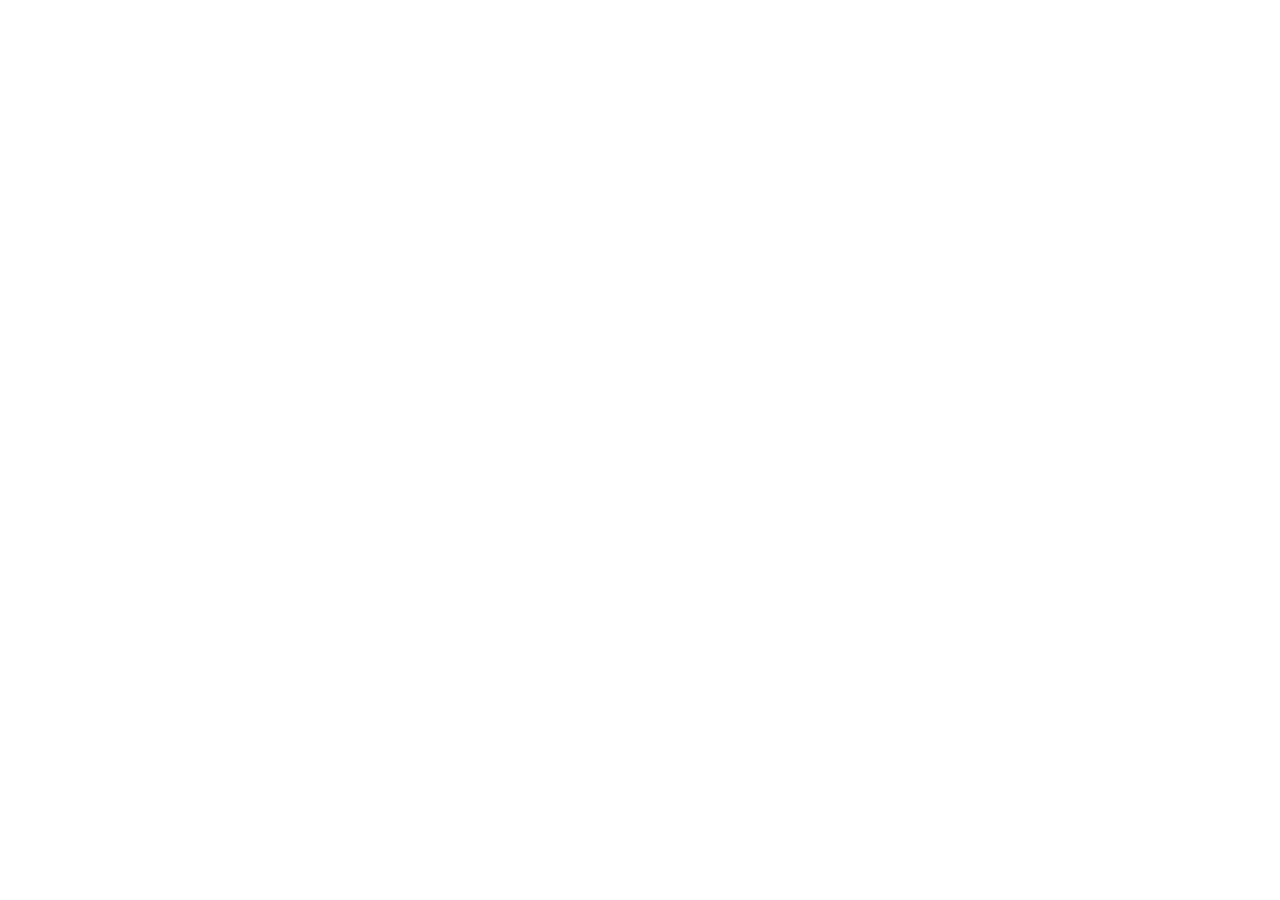
==== request_form.html @ 647709f1 "Add files via upload" ====
<!DOCTYPE html>
<html lang="en">
<head>
    <meta charset="UTF-8">
    <meta name="viewport" content="width=device-width, initial-scale=1.0">
    <title>Monthly Roster</title>
    <link rel="icon" href="image/EKFC_LOGO (2).png">
</head>
<body>
    
</body>
</html>
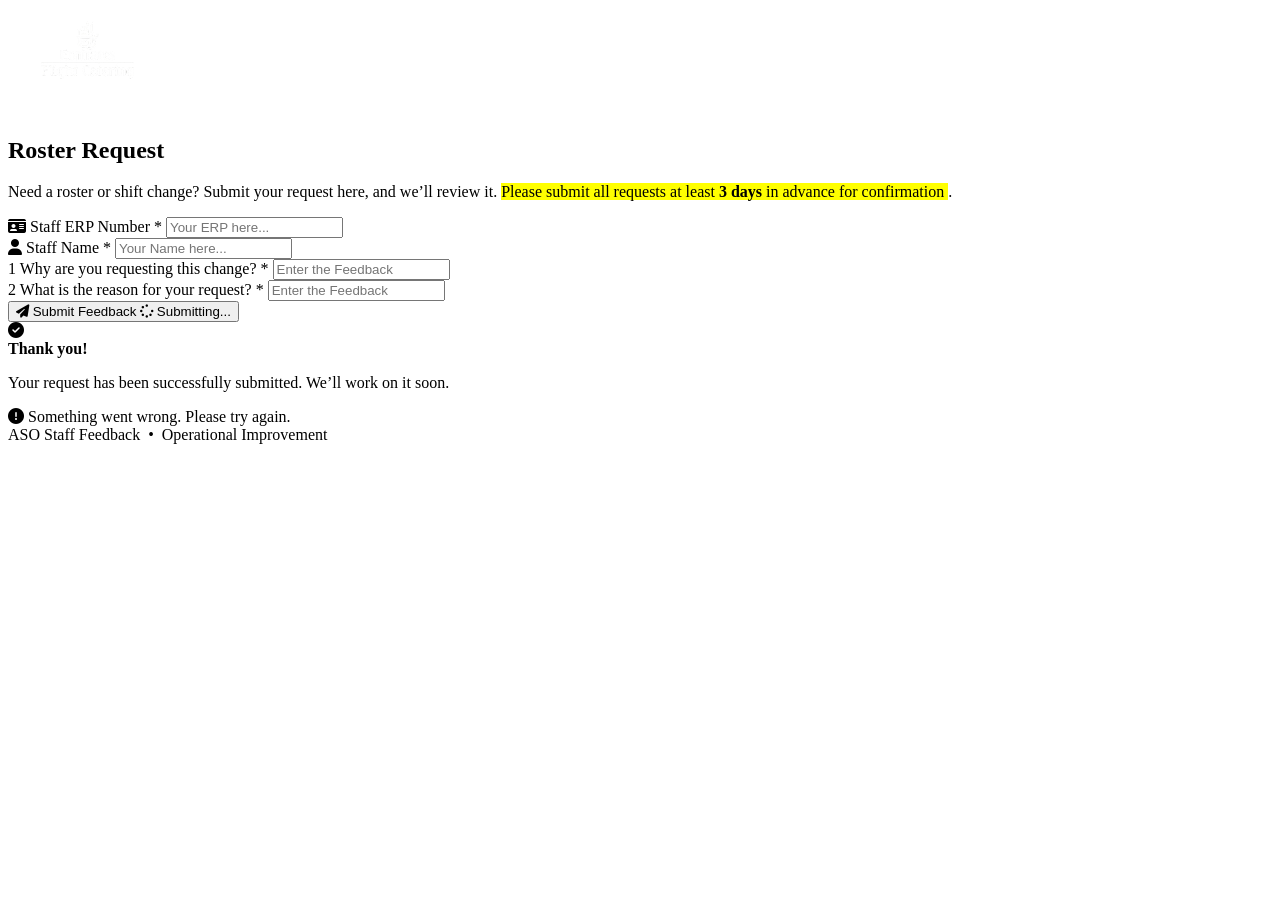
==== commit 58d24b76: "updated" ====
--- a/request_form.html
+++ b/request_form.html
@@ -1,12 +1,165 @@
 <!DOCTYPE html>
 <html lang="en">
+
 <head>
     <meta charset="UTF-8">
     <meta name="viewport" content="width=device-width, initial-scale=1.0">
-    <title>Monthly Roster</title>
+
+    <link rel="stylesheet" href="request_form.css">
+
+    <title>Monthly Roaster</title>
+
+    <!-- Google Font -->
+    <link href="https://fonts.googleapis.com/css2?family=Poppins:wght@300;400;500;600;700&display=swap"
+        rel="stylesheet">
     <link rel="icon" href="image/EKFC_LOGO (2).png">
+    <!-- Font Awesome -->
+    <link rel="stylesheet" href="https://cdnjs.cloudflare.com/ajax/libs/font-awesome/6.5.2/css/all.min.css">
 </head>
+
 <body>
-    
+
+    <div class="background-animation"></div>
+    <main class="page-container">
+        <section class="feedback-card">
+
+            <!-- Header -->
+            <div class="form-header">
+                <img src="image/EKFC_LOGO (2).png" alt="" width="160px">
+
+               
+
+                <h1>Roster Request</h1>
+
+
+                <p>
+                    Need a roster or shift change? Submit your request here, and we’ll review it. <mark> Please submit
+                        all
+                        requests at least <span style="color: rgb(0, 0, 0); font-weight: bold;" >3 days</span> in advance for confirmation </mark>.
+                </p>
+
+            </div>
+
+            <!-- Form -->
+             <!-- <div class="header-icon"> -->
+                    <!-- <i class="fa-solid fa-comments"></i> -->
+                <!-- </div> -->
+
+            <form id="feedbackForm">
+                 
+                <!-- ERP Number -->
+                <div class="form-group">
+
+                    <label for="erpNumber">
+                        <i class="fa-solid fa-id-card"></i>
+                        Staff ERP Number
+                        <span class="required">*</span>
+                    </label>
+
+                    <input type="text" id="erpNumber" placeholder="Your ERP here... " name="erpNumber" required>
+
+                </div>
+
+
+                <!-- Staff Name -->
+                <div class="form-group">
+
+                    <label for="staffName">
+                        <i class="fa-solid fa-user"></i>
+
+                        Staff Name
+                        <span class="required">*</span>
+                    </label>
+
+                    <input type="text" id="staffName" placeholder="Your Name here..." name="staffName" required>
+
+                </div>
+
+
+                <!-- Question 1 -->
+                <div class="form-group">
+
+                    <label for="rosterChange">
+                        <span class="question-number">1</span>
+                        Why are you requesting this change?
+                        <span class="required">*</span>
+                    </label>
+
+                    <input type="text" id="rosterChange" placeholder="Enter the Feedback" name="rosterChange" required>
+
+                </div>
+
+
+                <!-- Question 2 -->
+                <div class="form-group">
+
+                    <label for="reasonRequest">
+                        <span class="question-number">2</span>
+                        What is the reason for your request?
+                        <span class="required">*</span>
+                    </label>
+
+                    <input type="text" id="reasonRequest" placeholder="Enter the Feedback" name="reasonRequest"
+                        required>
+
+                </div>
+
+
+
+
+                <!-- Submit -->
+                <button type="submit" id="submitButton">
+
+                    <span id="buttonText">
+                        <i class="fa-solid fa-paper-plane"></i>
+                        Submit Feedback
+                    </span>
+
+                    <span id="loadingText" class="loading-text">
+                        <i class="fa-solid fa-spinner fa-spin"></i>
+                        Submitting...
+                    </span>
+
+                </button>
+
+
+                <!-- Success -->
+                <div id="successMessage" class="success-message">
+
+                    <i class="fa-solid fa-circle-check"></i>
+
+                    <div>
+                        <strong>Thank you!</strong>
+                        <p>Your request has been successfully submitted. We’ll work on it soon.</p>
+                    </div>
+
+                </div>
+
+
+                <!-- Error -->
+                <div id="formError" class="form-error">
+
+                    <i class="fa-solid fa-circle-exclamation"></i>
+
+                    Something went wrong. Please try again.
+
+                </div>
+
+            </form>
+
+
+            <div class="footer-text">
+                ASO Staff Feedback &nbsp;•&nbsp; Operational Improvement
+            </div>
+
+        </section>
+
+    </main>
+
+    <script src="roster_connect.js">
+
+    </script>
+
 </body>
-</html>+
+</html>
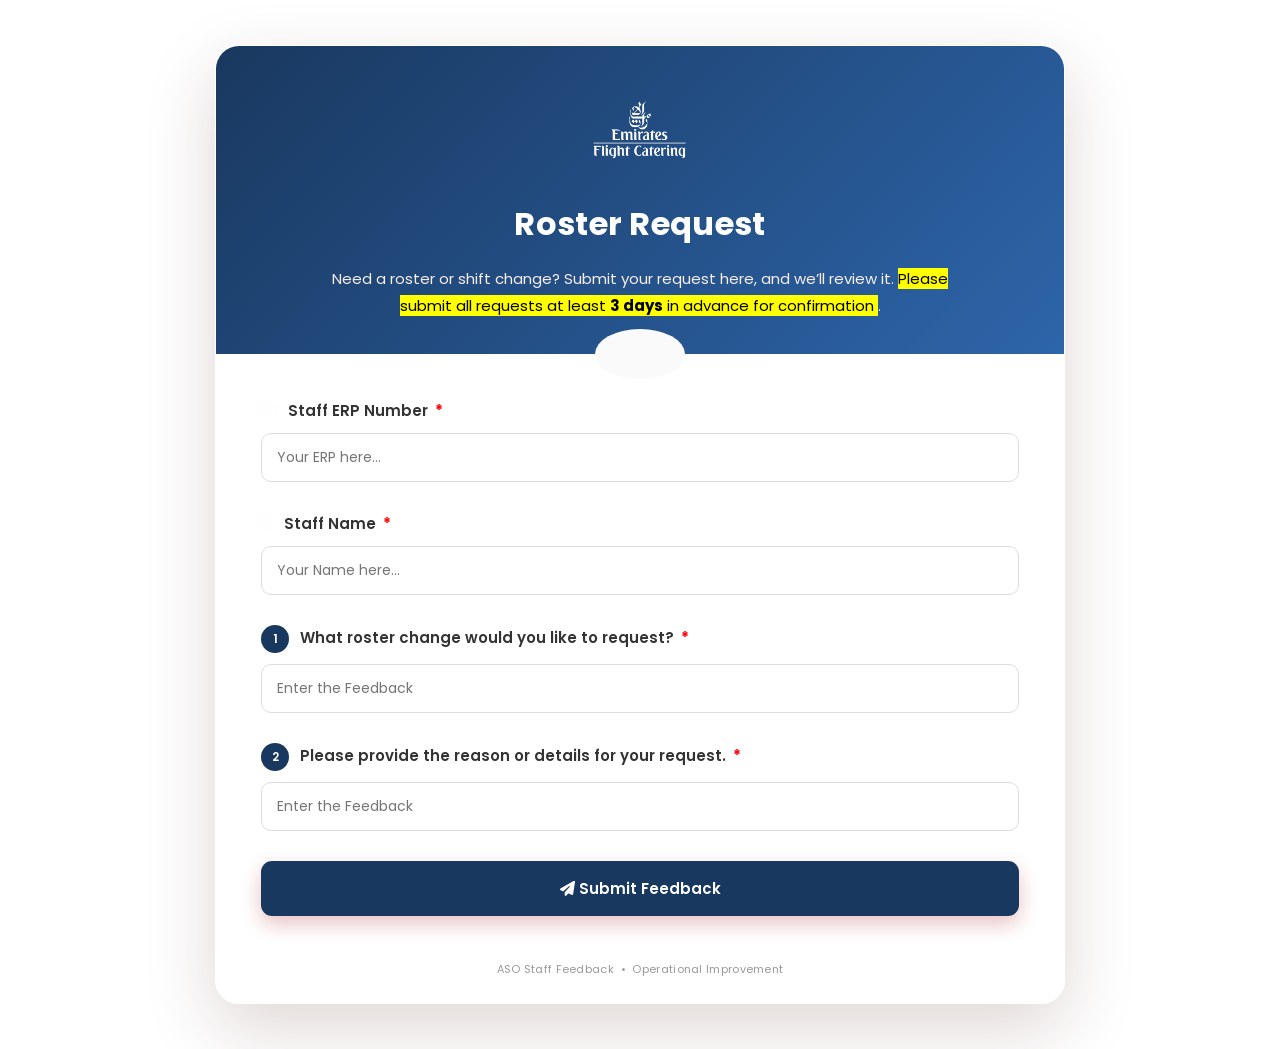
==== commit 2db11b5e: "update_question" ====
--- a/request_form.html
+++ b/request_form.html
@@ -81,7 +81,7 @@
 
                     <label for="rosterChange">
                         <span class="question-number">1</span>
-                        Why are you requesting this change?
+                       What roster change would you like to request?
                         <span class="required">*</span>
                     </label>
 
@@ -95,7 +95,7 @@
 
                     <label for="reasonRequest">
                         <span class="question-number">2</span>
-                        What is the reason for your request?
+                        Please provide the reason or details for your request.
                         <span class="required">*</span>
                     </label>
 
--- a/request_form.css
+++ b/request_form.css
@@ -0,0 +1,405 @@
+* {
+    margin: 0;
+    padding: 0;
+    box-sizing: border-box;
+}
+
+
+body {
+    font-family: "Poppins", sans-serif;
+    min-height: 100vh;
+    color: #000000;
+    position: relative;
+    overflow-x: hidden;
+}
+
+
+/* =========================================
+   PAGE
+========================================= */
+
+.page-container {
+    width: 100%;
+    min-height: 100vh;
+    display: flex;
+    justify-content: center;
+    padding: 45px 20px;
+}
+
+
+/* =========================================
+   MAIN CARD
+========================================= */
+
+.feedback-card {
+    width: 100%;
+    max-width: 850px;
+    background: rgba(255, 255, 255, 0.91);
+    backdrop-filter: blur(18px);
+    -webkit-backdrop-filter: blur(18px);
+    border: 1px solid rgba(255, 255, 255, 0.8);
+    border-radius: 24px;
+    box-shadow:
+        0 25px 70px rgba(80, 35, 20, 0.18);
+    overflow: hidden;
+    animation: cardAppear 0.7s ease;
+}
+
+
+@keyframes cardAppear {
+
+    from {
+        opacity: 0;
+        transform: translateY(30px);
+    }
+
+    to {
+        opacity: 1;
+        transform: translateY(0);
+    }
+
+}
+
+
+/* =========================================
+   HEADER
+========================================= */
+
+.form-header {
+    text-align: center;
+    padding: 42px 45px 35px;
+    background:
+        linear-gradient(
+            135deg,
+            #19385f,
+            #2d65aa
+        );
+
+    color: white;
+    position: relative;
+}
+
+
+.form-header::after {
+    content: "";
+    position: absolute;
+    bottom: -25px;
+    left: 50%;
+    transform: translateX(-50%);
+    width: 90px;
+    height: 50px;
+    background: #fafafa;
+    border-radius: 50%;
+}
+
+
+.header-icon {
+    width: 65px;
+    height: 65px;
+    display: flex;
+    align-items: center;
+    justify-content: center;
+    margin: 0 auto 15px;
+    border-radius: 50%;
+    background: rgba(255, 255, 255, 0.16);
+    border: 1px solid rgba(255, 255, 255, 0.3);
+    font-size: 27px;
+}
+
+
+.form-header h1 {
+    font-size: 32px;
+    font-weight: 700;
+    letter-spacing: 0.3px;
+}
+
+
+.form-header h2 {
+    font-size: 21px;
+    font-weight: 500;
+    margin-top: 2px;
+    color: #ead2b9;
+}
+
+
+.form-header p {
+    max-width: 650px;
+    margin: 17px auto 0;
+    font-size: 15px;
+    line-height: 1.8;
+    color: #f8eeee;
+}
+
+
+/* =========================================
+   FORM
+========================================= */
+
+form {
+    padding: 45px;
+}
+
+
+.form-group {
+    margin-bottom: 30px;
+}
+
+
+.form-group > label {
+    display: block;
+    font-size: 15px;
+    font-weight: 600;
+    margin-bottom: 11px;
+    color: #333;
+}
+
+
+.form-group > label i {
+    color: #fffdfd;
+    margin-right: 6px;
+}
+
+
+.question-number {
+    display: inline-flex;
+    width: 28px;
+    height: 28px;
+    align-items: center;
+    justify-content: center;
+    margin-right: 7px;
+    border-radius: 50%;
+    background: #19385f;
+    color: white;
+    font-size: 12px;
+}
+
+
+.required {
+    color: #ff0008;
+    font-weight: 700;
+    margin-left: 3px;
+}
+
+input[type="text"],
+textarea {
+    width: 100%;
+    border: 1.5px solid #ddd;
+    border-radius: 10px;
+    padding: 13px 15px;
+    font-family: inherit;
+    font-size: 14px;
+    outline: none;
+    background: #fff;
+    transition: all 0.25s ease;
+}
+
+
+/* =========================================
+   OPTIONS
+========================================= */
+
+
+
+.option:hover {
+    background: #f6ece5;
+    border-color: #c8a083;
+    transform: translateY(-1px);
+}
+
+
+.option input {
+    width: 17px;
+    height: 17px;
+    accent-color: #000000;
+    cursor: pointer;
+    flex-shrink: 0;
+}
+
+
+.option span {
+    line-height: 1.4;
+}
+
+
+.small-help {
+    font-size: 12px;
+    color: #888;
+    margin-top: -5px;
+    margin-bottom: 10px;
+}
+
+
+.error-message {
+    display: none;
+    color: #a30d13;
+    font-size: 12px;
+    margin-top: 8px;
+}
+
+
+/* =========================================
+   BUTTON
+========================================= */
+
+button {
+    width: 100%;
+    height: 55px;
+    border: none;
+    border-radius: 11px;
+    background:
+        linear-gradient(
+            135deg,
+            #19385f,
+            #19385f
+        );
+
+    color: white;
+    font-family: inherit;
+    font-size: 15px;
+    font-weight: 600;
+    cursor: pointer;
+    box-shadow:
+        0 8px 20px rgba(163, 13, 19, 0.25);
+    transition: all 0.25s ease;
+}
+
+
+button:hover {
+    transform: translateY(-2px);
+
+    box-shadow:
+        0 12px 25px rgba(98, 70, 255, 0.32);
+}
+
+
+button:disabled {
+    opacity: 0.7;
+    cursor: not-allowed;
+    transform: none;
+}
+
+
+.loading-text {
+    display: none;
+}
+
+
+/* =========================================
+   SUCCESS MESSAGE
+========================================= */
+
+.success-message {
+    display: none;
+    align-items: center;
+    gap: 14px;
+    margin-top: 20px;
+    padding: 17px;
+    border-radius: 10px;
+    background: #edf8f0;
+    border: 1px solid #b8dfc2;
+    color: #2d8544;
+}
+
+
+.success-message i {
+    font-size: 28px;
+}
+
+
+.success-message strong {
+    font-size: 15px;
+}
+
+
+.success-message p {
+    font-size: 12px;
+
+    margin-top: 2px;
+}
+
+
+/* =========================================
+   ERROR
+========================================= */
+
+.form-error {
+    display: none;
+    margin-top: 20px;
+    padding: 14px;
+    border-radius: 9px;
+    background: #fff0f0;
+    border: 1px solid #f0c4c4;
+    color: #a30d13;
+    font-size: 13px;
+    text-align: center;
+}
+
+
+/* =========================================
+   FOOTER
+========================================= */
+
+.footer-text {
+    text-align: center;
+
+    padding: 0 20px 25px;
+
+    font-size: 11px;
+
+    color: #999;
+
+    letter-spacing: 0.3px;
+}
+
+
+/* =========================================
+   MOBILE
+========================================= */
+
+@media (max-width: 650px) {
+
+    .page-container {
+        padding: 15px 10px;
+    }
+
+
+    .feedback-card {
+        border-radius: 18px;
+    }
+
+
+    .form-header {
+        padding: 32px 20px 30px;
+    }
+
+
+    .form-header h1 {
+        font-size: 25px;
+    }
+
+
+    .form-header h2 {
+        font-size: 17px;
+    }
+
+
+    .form-header p {
+        font-size: 12px;
+    }
+
+
+    form {
+        padding: 30px 20px;
+    }
+
+
+    .options {
+        grid-template-columns: 1fr;
+    }
+
+
+    .form-group {
+        margin-bottom: 25px;
+    }
+
+}
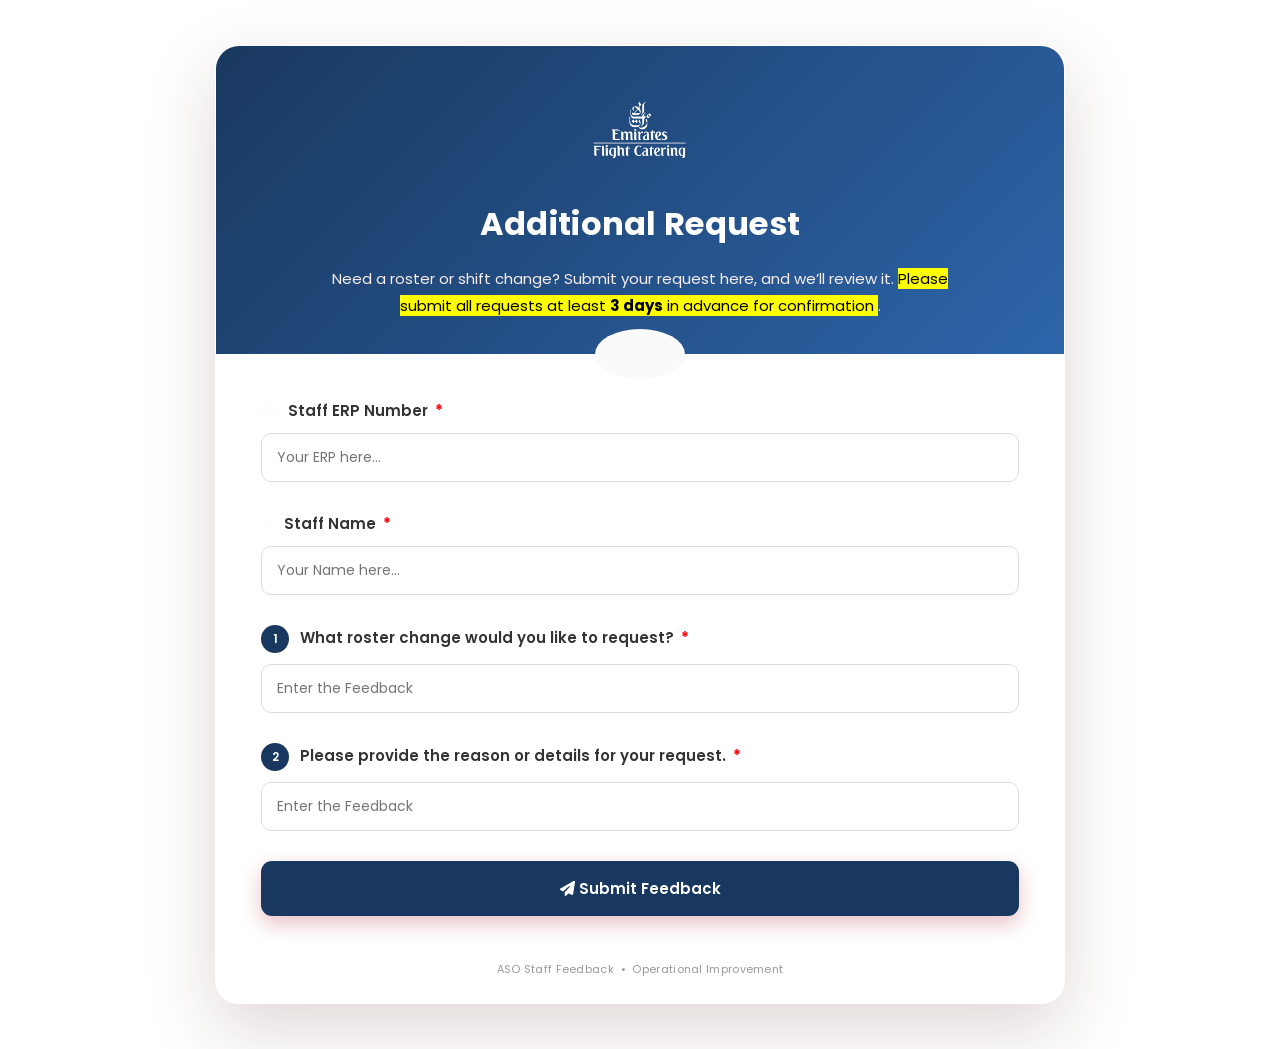
==== commit 195fd969: "updated" ====
--- a/request_form.html
+++ b/request_form.html
@@ -29,7 +29,7 @@
 
                
 
-                <h1>Roster Request</h1>
+                <h1>Additional Request</h1>
 
 
                 <p>
